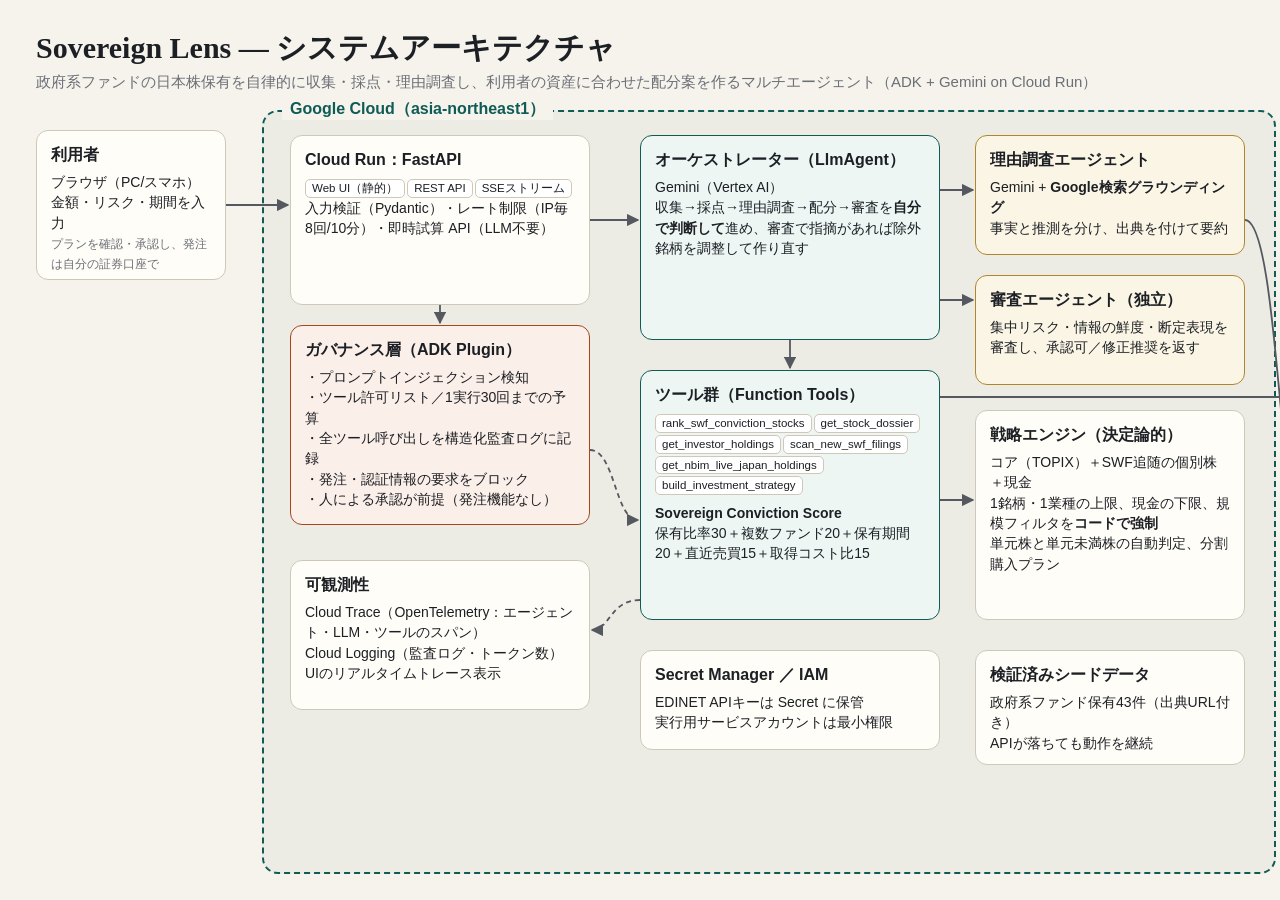
==== docs/architecture.html @ 3619c925 "Sovereign Lens: SWF Japan-equity tracking multi-agent on ADK + Gemini + Cloud Run Co-Authored-By: Cl" ====
<!doctype html>
<html lang="ja"><head><meta charset="utf-8"><title>Sovereign Lens Architecture</title>
<style>
body{margin:0;background:#f6f3ec;font-family:"Noto Sans CJK JP","Noto Sans JP",sans-serif;color:#1c1f24}
.c{width:1600px;height:900px;position:relative;padding:28px 36px;box-sizing:border-box}
h1{font-family:"Noto Serif CJK JP",serif;margin:0;font-size:30px}
.sub{color:#6b6f76;font-size:15px;margin:4px 0 0}
.box{position:absolute;background:#fffdf8;border:1.5px solid #cfc8b8;border-radius:12px;padding:12px 14px;box-sizing:border-box;font-size:14px;line-height:1.45}
.box h3{margin:0 0 6px;font-size:16px}
.gcp{position:absolute;border:2px dashed #0f5c56;border-radius:16px;background:rgba(15,92,86,.04)}
.gcp>span{position:absolute;top:-13px;left:18px;background:#f6f3ec;padding:0 8px;color:#0f5c56;font-weight:700}
.agent{border-color:#0f5c56;background:#eef6f4}
.llm{border-color:#b0862b;background:#fbf5e6}
.ext{border-color:#9a9ea5;background:#fff}
.guard{border-color:#a4471d;background:#fbefe9}
.pill{display:inline-block;font-size:11.5px;border:1px solid #cfc8b8;border-radius:5px;padding:0 6px;margin:2px 2px 0 0;background:#fff}
svg{position:absolute;inset:0;pointer-events:none}
small{color:#6b6f76}
</style></head><body><div class="c">
<h1>Sovereign Lens — システムアーキテクチャ</h1>
<p class="sub">政府系ファンドの日本株保有を自律的に収集・採点・理由調査し、利用者の資産に合わせた配分案を作るマルチエージェント（ADK + Gemini on Cloud Run）</p>

<div class="box" style="left:36px;top:130px;width:190px;height:150px"><h3>利用者</h3>ブラウザ（PC/スマホ）<br>金額・リスク・期間を入力<br><small>プランを確認・承認し、発注は自分の証券口座で</small></div>

<div class="gcp" style="left:262px;top:110px;width:1010px;height:760px"><span>Google Cloud（asia-northeast1）</span></div>

<div class="box" style="left:290px;top:135px;width:300px;height:170px"><h3>Cloud Run：FastAPI</h3>
<span class="pill">Web UI（静的）</span><span class="pill">REST API</span><span class="pill">SSEストリーム</span><br>
入力検証（Pydantic）・レート制限（IP毎 8回/10分）・即時試算 API（LLM不要）</div>

<div class="box guard" style="left:290px;top:325px;width:300px;height:200px"><h3>ガバナンス層（ADK Plugin）</h3>
・プロンプトインジェクション検知<br>・ツール許可リスト／1実行30回までの予算<br>・全ツール呼び出しを構造化監査ログに記録<br>・発注・認証情報の要求をブロック<br>・人による承認が前提（発注機能なし）</div>

<div class="box agent" style="left:640px;top:135px;width:300px;height:205px"><h3>オーケストレーター（LlmAgent）</h3>
Gemini（Vertex AI）<br>収集→採点→理由調査→配分→審査を<b>自分で判断して</b>進め、審査で指摘があれば除外銘柄を調整して作り直す</div>

<div class="box llm" style="left:975px;top:135px;width:270px;height:120px"><h3>理由調査エージェント</h3>Gemini + <b>Google検索グラウンディング</b><br>事実と推測を分け、出典を付けて要約</div>
<div class="box llm" style="left:975px;top:275px;width:270px;height:110px"><h3>審査エージェント（独立）</h3>集中リスク・情報の鮮度・断定表現を審査し、承認可／修正推奨を返す</div>

<div class="box agent" style="left:640px;top:370px;width:300px;height:250px"><h3>ツール群（Function Tools）</h3>
<span class="pill">rank_swf_conviction_stocks</span><span class="pill">get_stock_dossier</span><span class="pill">get_investor_holdings</span><span class="pill">scan_new_swf_filings</span><span class="pill">get_nbim_live_japan_holdings</span><span class="pill">build_investment_strategy</span>
<p style="margin:8px 0 0"><b>Sovereign Conviction Score</b><br>保有比率30＋複数ファンド20＋保有期間20＋直近売買15＋取得コスト比15</p></div>

<div class="box" style="left:975px;top:410px;width:270px;height:210px"><h3>戦略エンジン（決定論的）</h3>コア（TOPIX）＋SWF追随の個別株＋現金<br>1銘柄・1業種の上限、現金の下限、規模フィルタを<b>コードで強制</b><br>単元株と単元未満株の自動判定、分割購入プラン</div>

<div class="box" style="left:290px;top:560px;width:300px;height:150px"><h3>可観測性</h3>Cloud Trace（OpenTelemetry：エージェント・LLM・ツールのスパン）<br>Cloud Logging（監査ログ・トークン数）<br>UIのリアルタイムトレース表示</div>
<div class="box" style="left:640px;top:650px;width:300px;height:100px"><h3>Secret Manager ／ IAM</h3>EDINET APIキーは Secret に保管<br>実行用サービスアカウントは最小権限</div>
<div class="box" style="left:975px;top:650px;width:270px;height:115px"><h3>検証済みシードデータ</h3>政府系ファンド保有43件（出典URL付き）<br>APIが落ちても動作を継続</div>

<div class="box ext" style="left:1310px;top:135px;width:255px;height:115px"><h3>EDINET API v2（金融庁）</h3>大量保有報告書・変更報告書<br>（docType 350/360）のCSVから保有比率と取得資金を抽出</div>
<div class="box ext" style="left:1310px;top:275px;width:255px;height:110px"><h3>NBIM 公開API</h3>ノルウェー政府年金基金の全保有銘柄（半期）。1998年からの履歴で保有期間を推定</div>
<div class="box ext" style="left:1310px;top:410px;width:255px;height:85px"><h3>株価データ</h3>Yahoo Finance → Stooq（自動切替）</div>
<div class="box ext" style="left:1310px;top:520px;width:255px;height:85px"><h3>Google 検索</h3>企業IR・報道・ファンドの年次報告</div>

<svg viewBox="0 0 1600 900"><defs><marker id="a" viewBox="0 0 10 10" refX="9" refY="5" markerWidth="7" markerHeight="7" orient="auto"><path d="M0,0L10,5L0,10z" fill="#55595f"/></marker></defs>
<g stroke="#55595f" stroke-width="1.8" fill="none" marker-end="url(#a)">
<path d="M226 205 H288"/><path d="M590 220 H638"/><path d="M440 305 V323"/>
<path d="M940 190 H973"/><path d="M940 300 H973"/><path d="M790 340 V368"/>
<path d="M940 500 H973"/><path d="M940 397 H1282 V190 H1308"/><path d="M1282 330 H1308"/><path d="M1282 397 V455 H1308"/><path d="M1245 220 C1280 220 1280 560 1308 560"/>
<path d="M590 450 C615 450 615 520 638 520" stroke-dasharray="5 4"/><path d="M640 600 C610 600 610 630 592 630" stroke-dasharray="5 4"/>
</g></svg>
</div></body></html>
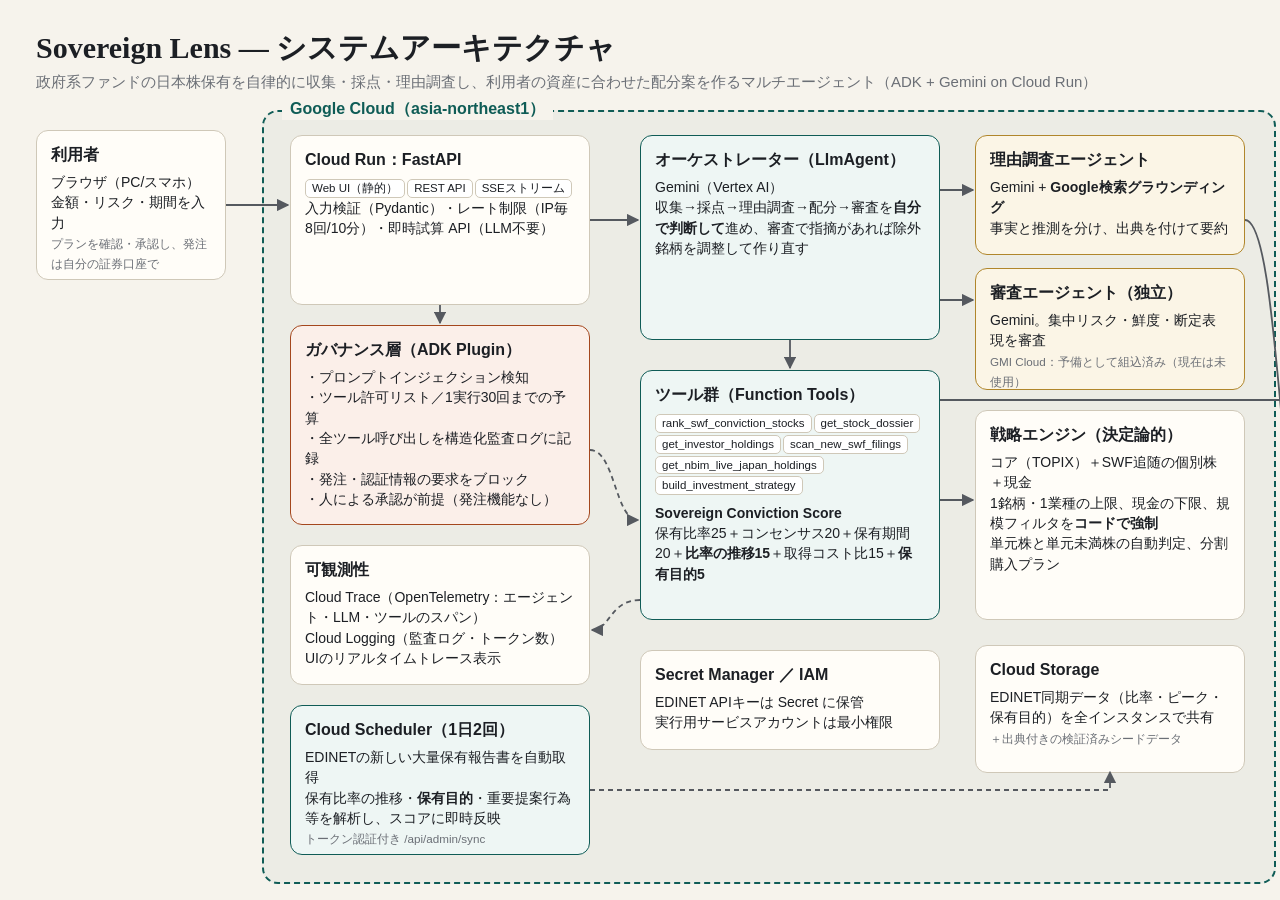
==== commit 6bd6adbd: "EDINET auto-sync: ownership trend + holding purpose in scoring; Cloud Scheduler/GCS; GMI as standby " ====
--- a/docs/architecture.html
+++ b/docs/architecture.html
@@ -22,7 +22,7 @@
 
 <div class="box" style="left:36px;top:130px;width:190px;height:150px"><h3>利用者</h3>ブラウザ（PC/スマホ）<br>金額・リスク・期間を入力<br><small>プランを確認・承認し、発注は自分の証券口座で</small></div>
 
-<div class="gcp" style="left:262px;top:110px;width:1010px;height:760px"><span>Google Cloud（asia-northeast1）</span></div>
+<div class="gcp" style="left:262px;top:110px;width:1010px;height:770px"><span>Google Cloud（asia-northeast1）</span></div>
 
 <div class="box" style="left:290px;top:135px;width:300px;height:170px"><h3>Cloud Run：FastAPI</h3>
 <span class="pill">Web UI（静的）</span><span class="pill">REST API</span><span class="pill">SSEストリーム</span><br>
@@ -35,28 +35,29 @@
 Gemini（Vertex AI）<br>収集→採点→理由調査→配分→審査を<b>自分で判断して</b>進め、審査で指摘があれば除外銘柄を調整して作り直す</div>
 
 <div class="box llm" style="left:975px;top:135px;width:270px;height:120px"><h3>理由調査エージェント</h3>Gemini + <b>Google検索グラウンディング</b><br>事実と推測を分け、出典を付けて要約</div>
-<div class="box llm" style="left:975px;top:275px;width:270px;height:110px"><h3>審査エージェント（独立）</h3>集中リスク・情報の鮮度・断定表現を審査し、承認可／修正推奨を返す</div>
+<div class="box llm" style="left:975px;top:268px;width:270px;height:122px"><h3>審査エージェント（独立）</h3>Gemini。集中リスク・鮮度・断定表現を審査<br><small>GMI Cloud：予備として組込済み（現在は未使用）</small></div>
 
 <div class="box agent" style="left:640px;top:370px;width:300px;height:250px"><h3>ツール群（Function Tools）</h3>
 <span class="pill">rank_swf_conviction_stocks</span><span class="pill">get_stock_dossier</span><span class="pill">get_investor_holdings</span><span class="pill">scan_new_swf_filings</span><span class="pill">get_nbim_live_japan_holdings</span><span class="pill">build_investment_strategy</span>
-<p style="margin:8px 0 0"><b>Sovereign Conviction Score</b><br>保有比率30＋複数ファンド20＋保有期間20＋直近売買15＋取得コスト比15</p></div>
+<p style="margin:8px 0 0"><b>Sovereign Conviction Score</b><br>保有比率25＋コンセンサス20＋保有期間20＋<b>比率の推移15</b>＋取得コスト比15＋<b>保有目的5</b></p></div>
 
 <div class="box" style="left:975px;top:410px;width:270px;height:210px"><h3>戦略エンジン（決定論的）</h3>コア（TOPIX）＋SWF追随の個別株＋現金<br>1銘柄・1業種の上限、現金の下限、規模フィルタを<b>コードで強制</b><br>単元株と単元未満株の自動判定、分割購入プラン</div>
 
-<div class="box" style="left:290px;top:560px;width:300px;height:150px"><h3>可観測性</h3>Cloud Trace（OpenTelemetry：エージェント・LLM・ツールのスパン）<br>Cloud Logging（監査ログ・トークン数）<br>UIのリアルタイムトレース表示</div>
+<div class="box" style="left:290px;top:545px;width:300px;height:140px"><h3>可観測性</h3>Cloud Trace（OpenTelemetry：エージェント・LLM・ツールのスパン）<br>Cloud Logging（監査ログ・トークン数）<br>UIのリアルタイムトレース表示</div>
 <div class="box" style="left:640px;top:650px;width:300px;height:100px"><h3>Secret Manager ／ IAM</h3>EDINET APIキーは Secret に保管<br>実行用サービスアカウントは最小権限</div>
-<div class="box" style="left:975px;top:650px;width:270px;height:115px"><h3>検証済みシードデータ</h3>政府系ファンド保有43件（出典URL付き）<br>APIが落ちても動作を継続</div>
+<div class="box" style="left:975px;top:645px;width:270px;height:128px"><h3>Cloud Storage</h3>EDINET同期データ（比率・ピーク・保有目的）を全インスタンスで共有<br><small>＋出典付きの検証済みシードデータ</small></div>
 
 <div class="box ext" style="left:1310px;top:135px;width:255px;height:115px"><h3>EDINET API v2（金融庁）</h3>大量保有報告書・変更報告書<br>（docType 350/360）のCSVから保有比率と取得資金を抽出</div>
 <div class="box ext" style="left:1310px;top:275px;width:255px;height:110px"><h3>NBIM 公開API</h3>ノルウェー政府年金基金の全保有銘柄（半期）。1998年からの履歴で保有期間を推定</div>
 <div class="box ext" style="left:1310px;top:410px;width:255px;height:85px"><h3>株価データ</h3>Yahoo Finance → Stooq（自動切替）</div>
 <div class="box ext" style="left:1310px;top:520px;width:255px;height:85px"><h3>Google 検索</h3>企業IR・報道・ファンドの年次報告</div>
 
+<div class="box agent" style="left:290px;top:705px;width:300px;height:150px"><h3>Cloud Scheduler（1日2回）</h3>EDINETの新しい大量保有報告書を自動取得<br>保有比率の推移・<b>保有目的</b>・重要提案行為等を解析し、スコアに即時反映<br><small>トークン認証付き /api/admin/sync</small></div>
 <svg viewBox="0 0 1600 900"><defs><marker id="a" viewBox="0 0 10 10" refX="9" refY="5" markerWidth="7" markerHeight="7" orient="auto"><path d="M0,0L10,5L0,10z" fill="#55595f"/></marker></defs>
 <g stroke="#55595f" stroke-width="1.8" fill="none" marker-end="url(#a)">
 <path d="M226 205 H288"/><path d="M590 220 H638"/><path d="M440 305 V323"/>
 <path d="M940 190 H973"/><path d="M940 300 H973"/><path d="M790 340 V368"/>
-<path d="M940 500 H973"/><path d="M940 397 H1282 V190 H1308"/><path d="M1282 330 H1308"/><path d="M1282 397 V455 H1308"/><path d="M1245 220 C1280 220 1280 560 1308 560"/>
-<path d="M590 450 C615 450 615 520 638 520" stroke-dasharray="5 4"/><path d="M640 600 C610 600 610 630 592 630" stroke-dasharray="5 4"/>
+<path d="M940 500 H973"/><path d="M940 400 H1282 V190 H1308"/><path d="M1282 330 H1308"/><path d="M1282 397 V455 H1308"/><path d="M1245 220 C1280 220 1280 560 1308 560"/>
+<path d="M590 790 H1110 V772" stroke-dasharray="5 4"/><path d="M590 450 C615 450 615 520 638 520" stroke-dasharray="5 4"/><path d="M640 600 C610 600 610 630 592 630" stroke-dasharray="5 4"/>
 </g></svg>
 </div></body></html>
